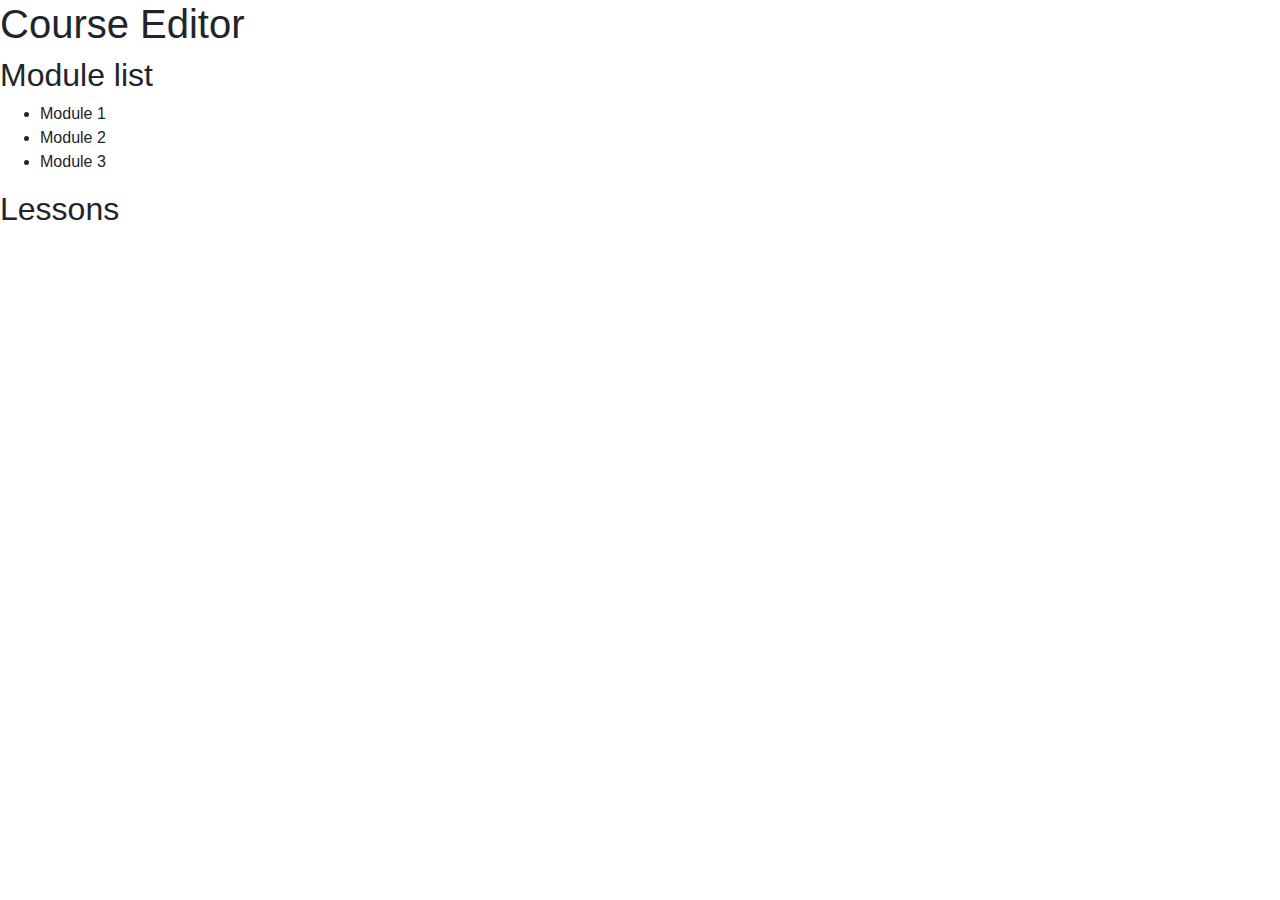
==== src/main/webapp/course-editor/course-editor.template.client.html @ c230dd4d "Create course editor page" ====
<!DOCTYPE html>
<html lang="en">
    <head>
        <meta charset="UTF-8">
        <title>Course Editor</title>

        <link rel="stylesheet" href="https://stackpath.bootstrapcdn.com/bootstrap/4.4.1/css/bootstrap.min.css">
        <link 	href="course-editor.style.client.css"
                 rel="stylesheet"/>

    </head>
    <body>
        <h1>
            Course Editor
        </h1>
        <div>
            <h2 id="wbdv-module-list">Module list</h2>
            <ul>
                <li class="wbdv-module">Module 1</li>
                <li class="wbdv-module">Module 2</li>
                <li class="wbdv-module">Module 3</li>
            </ul>
        </div>
        <div>
            <h2 id="wbdv-lessons">Lessons</h2>
        </div>
    </body>
</html>
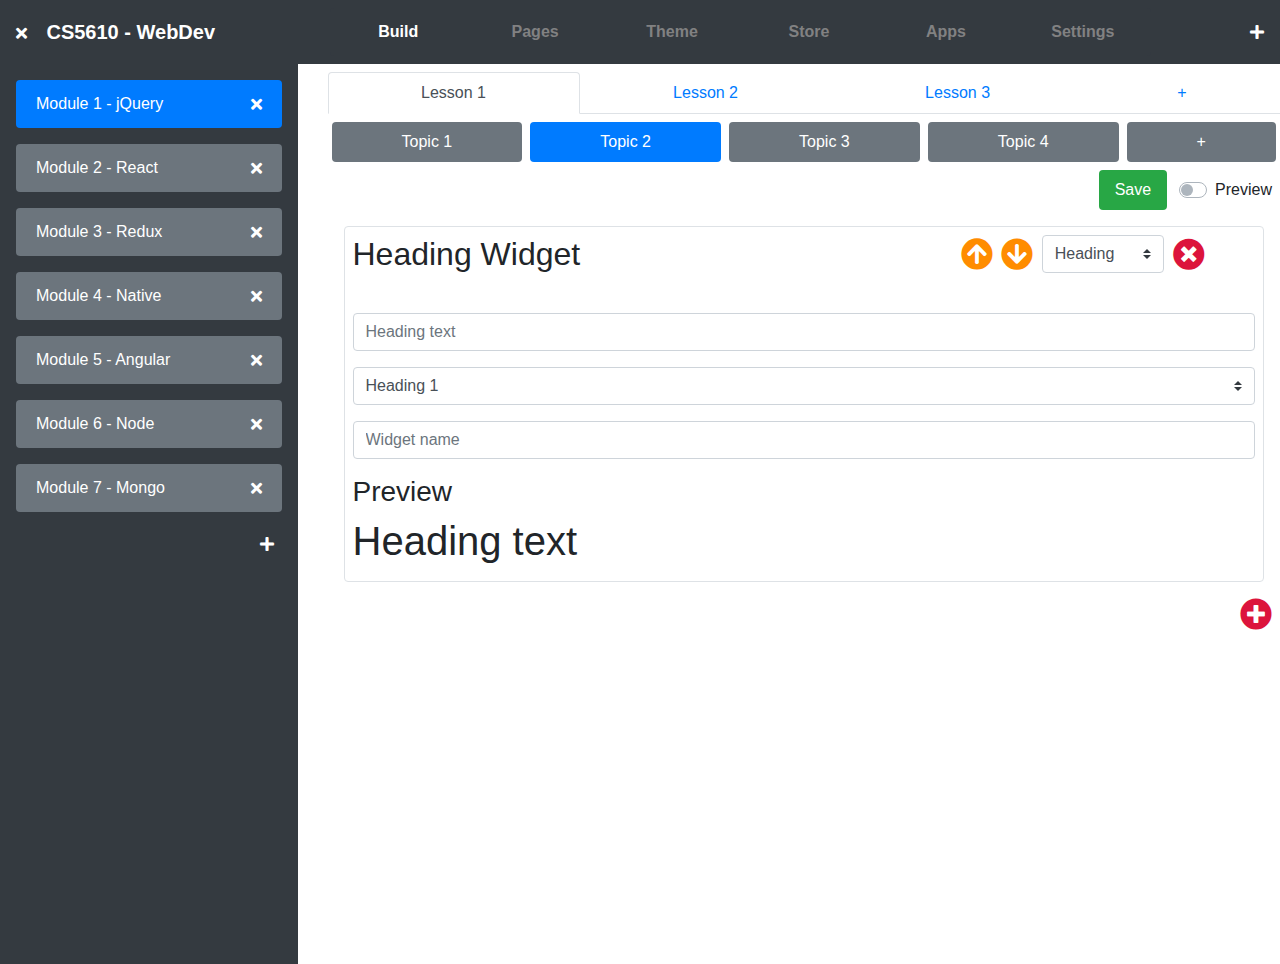
==== commit 6c0ea76f: "Update course-editor.template.client.html" ====
--- a/src/main/webapp/course-editor/course-editor.template.client.html
+++ b/src/main/webapp/course-editor/course-editor.template.client.html
@@ -1,28 +1,245 @@
 <!DOCTYPE html>
 <html lang="en">
-    <head>
-        <meta charset="UTF-8">
-        <title>Course Editor</title>
-
-        <link rel="stylesheet" href="https://stackpath.bootstrapcdn.com/bootstrap/4.4.1/css/bootstrap.min.css">
-        <link 	href="course-editor.style.client.css"
-                 rel="stylesheet"/>
-
-    </head>
-    <body>
-        <h1>
-            Course Editor
-        </h1>
-        <div>
-            <h2 id="wbdv-module-list">Module list</h2>
-            <ul>
-                <li class="wbdv-module">Module 1</li>
-                <li class="wbdv-module">Module 2</li>
-                <li class="wbdv-module">Module 3</li>
-            </ul>
-        </div>
-        <div>
-            <h2 id="wbdv-lessons">Lessons</h2>
-        </div>
-    </body>
+<head>
+    <meta charset="UTF-8" name="viewport" content="width=device-width, initial-scale=1">
+    <title>Course Manager</title>
+
+    <link rel="stylesheet" href="https://stackpath.bootstrapcdn.com/bootstrap/4.4.1/css/bootstrap.min.css">
+    <link rel="stylesheet"	href="course-editor.style.client.css">
+    <link href="https://use.fontawesome.com/releases/v5.12.0/css/all.css" rel="stylesheet">
+    <script src="https://code.jquery.com/jquery-3.4.1.slim.min.js" integrity="sha384-J6qa4849blE2+poT4WnyKhv5vZF5SrPo0iEjwBvKU7imGFAV0wwj1yYfoRSJoZ+n" crossorigin="anonymous"></script>
+    <script src="https://cdn.jsdelivr.net/npm/popper.js@1.16.0/dist/umd/popper.min.js" integrity="sha384-Q6E9RHvbIyZFJoft+2mJbHaEWldlvI9IOYy5n3zV9zzTtmI3UksdQRVvoxMfooAo" crossorigin="anonymous"></script>
+    <script src="https://stackpath.bootstrapcdn.com/bootstrap/4.4.1/js/bootstrap.min.js" integrity="sha384-wfSDF2E50Y2D1uUdj0O3uMBJnjuUD4Ih7YwaYd1iqfktj0Uod8GCExl3Og8ifwB6" crossorigin="anonymous"></script>
+</head>
+<body>
+    <div>
+        <nav class="navbar navbar-expand-lg navbar-dark bg-dark">
+            <div>
+                <a class="fas fa-times wbdv-course-editor wbdv-close" style="color: white" href="../index.html"></a>
+                <a class="navbar-brand col-3 mr-sm-3 font-weight-bold wbdv-course-title" href="#">
+                    CS5610 - WebDev</a>
+            </div>
+
+            <div class="collapse navbar-collapse justify-content-center" id="navbarNav">
+                <div class="list-group list-group-horizontal col-10">
+                    <a class="list-group-item list-group-item-action list-group-item-light border-0 font-weight-bold bg-dark active px-4 text-center wbdv-page-tab" href="#"> Build</a>
+                    <a class="list-group-item list-group-item-action list-group-item-light border-0 font-weight-bold bg-dark px-4 text-center wbdv-page-tab" href="#"> Pages</a>
+                    <a class="list-group-item list-group-item-action list-group-item-light border-0 font-weight-bold bg-dark px-4 text-center wbdv-page-tab" href="#"> Theme</a>
+                    <a class="list-group-item list-group-item-action list-group-item-light border-0 font-weight-bold bg-dark px-4 text-center wbdv-page-tab" href="#"> Store</a>
+                    <a class="list-group-item list-group-item-action list-group-item-light border-0 font-weight-bold bg-dark px-4 text-center wbdv-page-tab" href="#"> Apps</a>
+                    <a class="list-group-item list-group-item-action list-group-item-light border-0 font-weight-bold bg-dark px-4 text-center wbdv-page-tab" href="#"> Settings</a>
+                </div>
+            </div>
+            <div>
+                <i class="fas fa-plus collapse navbar-collapse wbdv-new-page-btn" style="color: white"></i>
+            </div>
+            <div>
+                <button class="navbar-toggler" type="button" data-toggle="collapse" data-target="#navbarNav"
+                        aria-controls="navbarNav" aria-expanded="false" aria-label="Toggle navigation">
+                    <span class="navbar-toggler-icon"></span>
+                </button>
+            </div>
+        </nav>
+    </div>
+
+    <div>
+        <div class="d-block d-lg-none">
+            <div class="dropdown m-2">
+                <button class="btn btn-block btn-secondary dropdown-toggle" type="button" id="dropdownModule" data-toggle="dropdown" aria-haspopup="true" aria-expanded="false">
+                    Modules
+                </button>
+                <div class="dropdown-menu" aria-labelledby="dropdownMenuButton">
+                    <a class="dropdown-item" href="#">Module 1 - jQuery</a>
+                    <a class="dropdown-item" href="#">Module 2 - React</a>
+                    <a class="dropdown-item" href="#">Module 3 - Redux</a>
+                    <a class="dropdown-item" href="#">Module 4 - Native</a>
+                    <a class="dropdown-item" href="#">Module 5 - Angular</a>
+                    <a class="dropdown-item" href="#">Module 6 - Node</a>
+                    <a class="dropdown-item" href="#">Module 7 - Mongo</a>
+                    <a class="dropdown-item" href="#">Add Module</a>
+
+                </div>
+            </div>
+        </div>
+
+        <div class="d-block d-md-none">
+            <div class="dropdown m-2">
+                <button class="btn btn-block btn-secondary dropdown-toggle" type="button" id="dropdownLesson" data-toggle="dropdown" aria-haspopup="true" aria-expanded="false">
+                    Lessons
+                </button>
+                <div class="dropdown-menu" aria-labelledby="dropdownMenuButton">
+                    <a class="dropdown-item" href="#">Lesson 1</a>
+                    <a class="dropdown-item" href="#">Lesson 2</a>
+                    <a class="dropdown-item" href="#">Lesson 3</a>
+                    <a class="dropdown-item" href="#">Add Lesson</a>
+
+                </div>
+            </div>
+        </div>
+
+        <div class="d-block d-md-none">
+            <div class="dropdown m-2">
+                <button class="btn btn-block btn-secondary dropdown-toggle" type="button" id="dropdownTopic" data-toggle="dropdown" aria-haspopup="true" aria-expanded="false">
+                    Topics
+                </button>
+                <div class="dropdown-menu" aria-labelledby="dropdownMenuButton">
+                    <a class="dropdown-item" href="#">Topic 1</a>
+                    <a class="dropdown-item" href="#">Topic 2</a>
+                    <a class="dropdown-item" href="#">Topic 3</a>
+                    <a class="dropdown-item" href="#">Topic 4</a>
+                    <a class="dropdown-item" href="#">Add Topic</a>
+                </div>
+            </div>
+        </div>
+
+        <div class="row">
+            <div class="col-3 d-none d-lg-block">
+                <div class="list-group bg-dark min-vh-100 wbdv-module-list">
+                    <div class="list-group-item list-group-item-dark border-0 active mx-3 mt-3 rounded wbdv-module-item">
+                        <a class="text-white text-truncate wbdv-module-item-title" href="#">
+                            Module 1 - jQuery
+                            <a class="fas fa-times float-lg-right mt-1 wbdv-module-item-delete-btn" style="color: white" href="#"></a>
+                        </a>
+                    </div>
+                    <div class="list-group-item list-group-item-dark border-0 bg-secondary mx-3 mt-3 rounded wbdv-module-item">
+                        <a class="text-white text-truncate wbdv-module-item-title" href="#">
+                            Module 2 - React
+                            <a class="fas fa-times float-lg-right mt-1 wbdv-module-item-delete-btn" style="color: white" href="#"></a>
+                        </a>
+                    </div>
+
+                    <div class="list-group-item list-group-item-dark border-0 bg-secondary mx-3 mt-3 rounded wbdv-module-item">
+                        <a class="text-white text-truncate wbdv-module-item-title" href="#">
+                            Module 3 - Redux
+                            <a class="fas fa-times float-lg-right mt-1 wbdv-module-item-delete-btn" style="color: white" href="#"></a>
+                        </a>
+                    </div>
+
+                    <div class="list-group-item list-group-item-dark border-0 bg-secondary mx-3 mt-3 rounded wbdv-module-item">
+                        <a class="text-white text-truncate wbdv-module-item-title" href="#">
+                            Module 4 - Native
+                            <a class="fas fa-times float-lg-right mt-1 wbdv-module-item-delete-btn" style="color: white" href="#"></a>
+                        </a>
+                    </div>
+
+                    <div class="list-group-item list-group-item-dark border-0 bg-secondary mx-3 mt-3 rounded wbdv-module-item">
+                        <a class="text-white text-truncate wbdv-module-item-title" href="#">
+                            Module 5 - Angular
+                            <a class="fas fa-times float-lg-right mt-1 wbdv-module-item-delete-btn" style="color: white" href="#"></a>
+                        </a>
+                    </div>
+
+                    <div class="list-group-item list-group-item-dark border-0 bg-secondary mx-3 mt-3 rounded wbdv-module-item">
+                        <a class="text-white text-truncate wbdv-module-item-title" href="#">
+                            Module 6 - Node
+                            <a class="fas fa-times float-lg-right mt-1 wbdv-module-item-delete-btn" style="color: white" href="#"></a>
+                        </a>
+                    </div>
+
+                    <div class="list-group-item list-group-item-dark border-0 bg-secondary mx-3 mt-3 rounded wbdv-module-item">
+                        <a class="text-white text-truncate wbdv-module-item-title" href="#">
+                            Module 7 - Mongo
+                            <a class="fas fa-times float-lg-right mt-1 wbdv-module-item-delete-btn" style="color: white" href="#"></a>
+                        </a>
+                    </div>
+                    <a class="fas fa-plus text-right m-4 wbdv-module-item-delete-btn" style="color: white" href="#"></a>
+                </div>
+            </div>
+
+            <div class="col-lg-9 col-12">
+                <div class="d-none d-md-block my-2">
+                    <ul class="nav nav-tabs nav-fill">
+                        <li class="nav-item">
+                            <a class="nav-link active" href="#">
+                                Lesson 1
+                            </a>
+                        </li>
+                        <li class="nav-item">
+                            <a class="nav-link" href="#">
+                                Lesson 2
+                            </a>
+                        </li>
+                        <li class="nav-item">
+                            <a class="nav-link" href="#">
+                                Lesson 3
+                            </a>
+                        </li>
+                        <li class="nav-item">
+                            <a class="nav-link" href="#">
+                                +
+                            </a>
+                        </li>
+                    </ul>
+                </div>
+
+
+
+                <div class="d-none d-md-block">
+                    <nav class="nav nav-pills nav-fill my-2 text-nowrap wbdv-topic-pill-list">
+                        <a class="nav-item nav-link bg-secondary text-white mx-1 wbdv-topic-pill" href="#">Topic 1</a>
+                        <a class="nav-item nav-link active text-white mx-1 wbdv-topic-pill" href="#">Topic 2</a>
+                        <a class="nav-item nav-link bg-secondary text-white mx-1 wbdv-topic-pill" href="#">Topic 3</a>
+                        <a class="nav-item nav-link bg-secondary text-white mx-1 wbdv-topic-pill" href="#">Topic 4</a>
+                        <a class="nav-item nav-link bg-secondary text-white mx-1 wbdv-topic-add-btn" href="#">+</a>
+                    </nav>
+                </div>
+
+                <ul class="nav nav-pills justify-content-end mt-2">
+                    <li class="nav-item">
+                        <a class="nav-link active bg-success mx-1" href="#">Save</a>
+                    </li>
+                    <li class="nav-item custom-control custom-switch">
+                        <input type="checkbox" class="custom-control-input" id="customSwitch1">
+                        <label class="custom-control-label m-2" for="customSwitch1">Preview</label>
+                    </li>
+                </ul>
+
+                <div class="border m-3 p-2 rounded">
+                    <div class="form-row d-flex justify-content-between">
+                        <div class="col">
+                            <h2 >Heading Widget</h2>
+                        </div>
+                        <div class="col-lg-4 col-md-6 float-right">
+                            <i class="fas fa-arrow-circle-up fa-2x mr-1" style="color: darkorange"></i>
+                            <i class="fas fa-arrow-circle-down fa-2x mr-1" style="color: darkorange"></i>
+                            <select class="custom-select mb-3 col-5 mr-1">
+                                <option selected>Heading</option>
+                                <option value="1">Paragraph</option>
+                                <option value="2">List</option>
+                                <option value="3">Image</option>
+                            </select>
+                            <i class="fas fa-times-circle fa-2x" style="color: crimson"></i>
+                        </div>
+                    </div>
+
+                    <div class="form-group">
+                        <label for="exampleFormControlInput1"></label>
+                        <input id="exampleFormControlInput1" class="form-control" type="text"
+                               placeholder="Heading text">
+                    </div>
+
+                    <div class="form-group">
+                        <select class="custom-select">
+                            <option>Heading 1</option>
+                            <option>Heading 2</option>
+                        </select>
+                    </div>
+
+                    <div class="form-group">
+                        <input class="form-control" type="text"
+                               placeholder="Widget name">
+                    </div>
+                        <h3>Preview</h3>
+                        <h1>Heading text</h1>
+                </div>
+                <a class="fas fa-plus-circle fa-2x float-right mr-2 wbdv-button wbdv-add-course" href="#" style="color: crimson"></a>
+            </div>
+
+        </div>
+    </div>
+
+
+
+
+</body>
 </html>